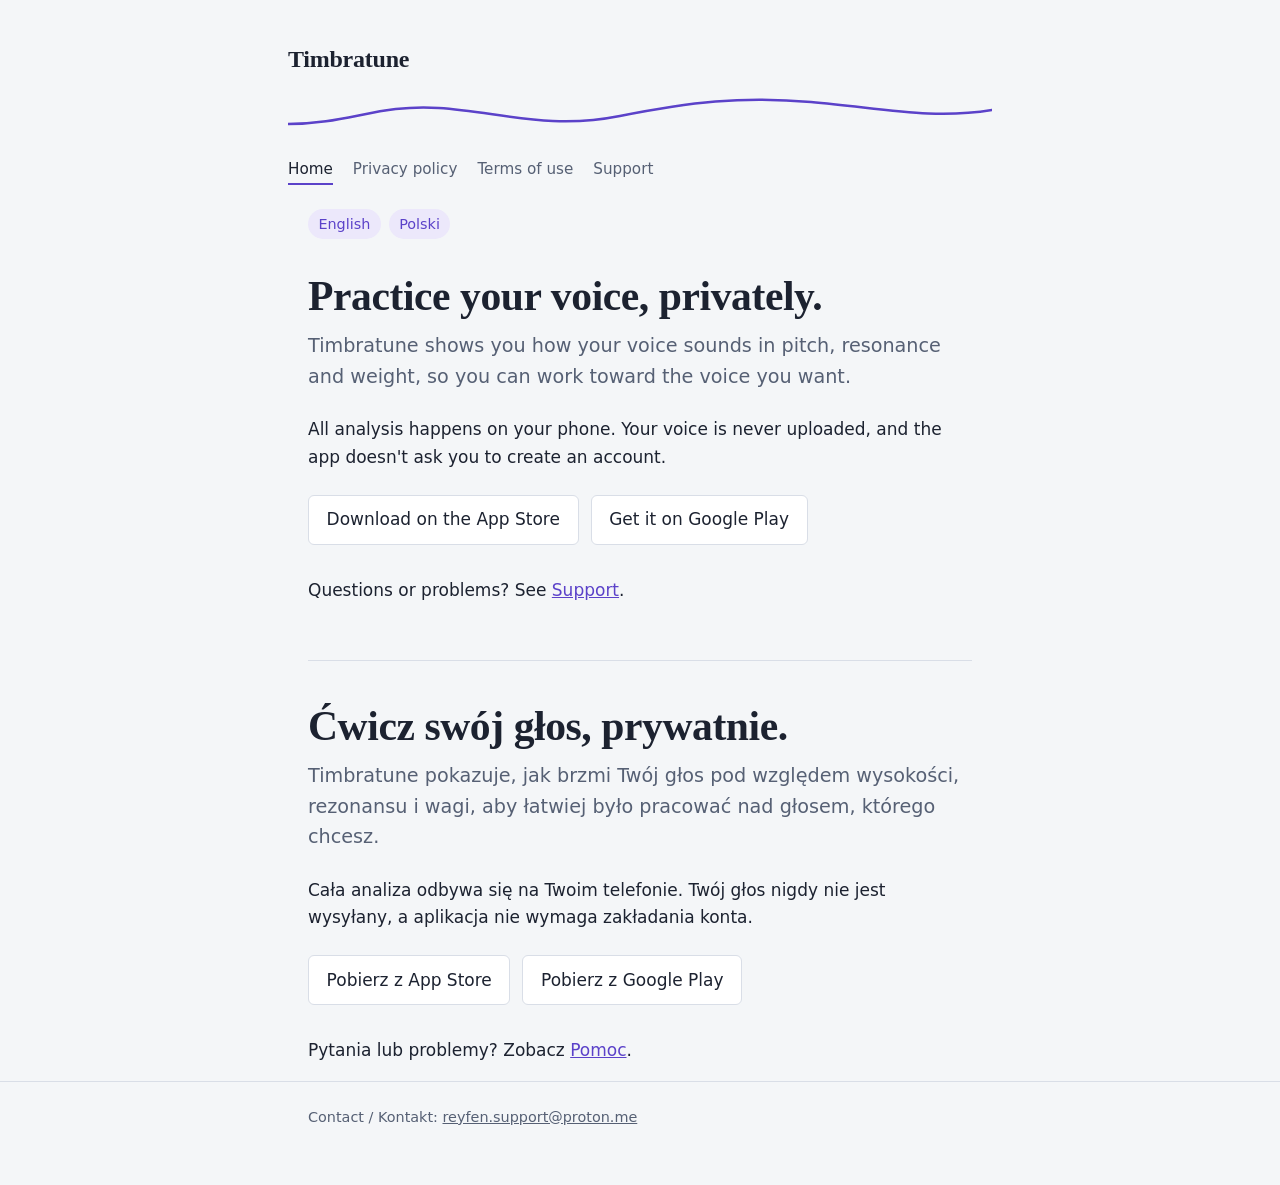
==== index.html @ 865583ea "Add files via upload" ====
<!doctype html>
<html lang="en">
<head>
  <meta charset="utf-8">
  <meta name="viewport" content="width=device-width, initial-scale=1">
  <title>Timbratune: voice training on your phone</title>
  <meta name="description" content="Timbratune helps you practice your voice. Everything runs on your device, and your voice never leaves it.">
  <link rel="stylesheet" href="style.css">
</head>
<body>
  <header class="site-header wrap">
    <a class="brand" href="index.html">Timbratune</a>
    <svg class="contour" viewBox="0 0 700 48" preserveAspectRatio="none" aria-hidden="true" focusable="false">
      <path d="M0 34 C 60 34, 90 14, 150 18 S 260 40, 330 26 S 450 6, 520 12 S 640 30, 700 20" fill="none" stroke="currentColor" stroke-width="2.5" stroke-linecap="round" vector-effect="non-scaling-stroke"/>
    </svg>
    <nav class="site-nav" aria-label="Site">
      <a href="index.html" aria-current="page">Home</a>
      <a href="privacy.html">Privacy policy</a>
      <a href="terms.html">Terms of use</a>
      <a href="support.html">Support</a>
    </nav>
  </header>

  <main class="wrap">
    <nav class="lang" aria-label="Language">
      <a href="#en" hreflang="en">English</a>
      <a href="#pl" hreflang="pl">Polski</a>
    </nav>

    <section id="en" lang="en">
      <h1>Practice your voice, privately.</h1>
      <p class="lede">Timbratune shows you how your voice sounds in pitch, resonance and weight, so you can work toward the voice you want.</p>
      <p>All analysis happens on your phone. Your voice is never uploaded, and the app doesn't ask you to create an account.</p>
      <div class="store-links">
        <a href="[APP STORE LINK]">Download on the App Store</a>
        <a href="[GOOGLE PLAY LINK]">Get it on Google Play</a>
      </div>
      <p>Questions or problems? See <a href="support.html#en">Support</a>.</p>
    </section>

    <section id="pl" lang="pl">
      <h1>Ćwicz swój głos, prywatnie.</h1>
      <p class="lede">Timbratune pokazuje, jak brzmi Twój głos pod względem wysokości, rezonansu i wagi, aby łatwiej było pracować nad głosem, którego chcesz.</p>
      <p>Cała analiza odbywa się na Twoim telefonie. Twój głos nigdy nie jest wysyłany, a aplikacja nie wymaga zakładania konta.</p>
      <div class="store-links">
        <a href="[APP STORE LINK]">Pobierz z App Store</a>
        <a href="[GOOGLE PLAY LINK]">Pobierz z Google Play</a>
      </div>
      <p>Pytania lub problemy? Zobacz <a href="support.html#pl">Pomoc</a>.</p>
    </section>
  </main>

  <footer class="site-footer">
    <div class="wrap">
      <p>Contact / Kontakt: <a href="mailto:reyfen.support@proton.me">reyfen.support@proton.me</a></p>
    </div>
  </footer>
</body>
</html>
---- style.css ----
/* System fonts only: loading web fonts from a third party would send
   visitors' IP addresses elsewhere, which the privacy policy says we don't do. */
:root {
  color-scheme: light;
  --bg: #f4f6f8;
  --surface: #ffffff;
  --ink: #1c2230;
  --muted: #566074;
  --line: #d9dee7;
  --accent: #5b42c9;
  --accent-soft: #ece8fb;
  --serif: Charter, "Bitstream Charter", "Sitka Text", Cambria, Georgia, serif;
  --sans: system-ui, -apple-system, "Segoe UI", Roboto, "Helvetica Neue", Arial, sans-serif;
}

@media (prefers-color-scheme: dark) {
  :root {
    color-scheme: dark;
    --bg: #12151c;
    --surface: #1a1e27;
    --ink: #e6e8ee;
    --muted: #9aa3b5;
    --line: #2b313d;
    --accent: #a898ff;
    --accent-soft: #262140;
  }
}

* { box-sizing: border-box; }

html { -webkit-text-size-adjust: 100%; }

body {
  margin: 0;
  background: var(--bg);
  color: var(--ink);
  font-family: var(--sans);
  font-size: 1.0625rem;
  line-height: 1.6;
}

.wrap {
  max-width: 44rem;
  margin: 0 auto;
  padding: 0 1.25rem;
}

/* Header: app name over a single pitch contour, the one decorative element */
.site-header {
  padding: 2.5rem 0 1.5rem;
}

.brand {
  display: inline-block;
  color: var(--ink);
  text-decoration: none;
  font-family: var(--serif);
  font-size: 1.5rem;
  font-weight: 600;
  letter-spacing: -0.01em;
}

.contour {
  display: block;
  width: 100%;
  height: 48px;
  margin-top: 0.75rem;
  color: var(--accent);
}

.site-nav {
  display: flex;
  flex-wrap: wrap;
  gap: 0.25rem 1.25rem;
  margin-top: 1rem;
  font-size: 0.95rem;
}

.site-nav a {
  color: var(--muted);
  text-decoration: none;
  padding: 0.15rem 0;
  border-bottom: 2px solid transparent;
}

.site-nav a:hover { color: var(--ink); }

.site-nav a[aria-current="page"] {
  color: var(--ink);
  border-bottom-color: var(--accent);
}

.lang {
  display: flex;
  gap: 0.5rem;
  margin: 0 0 2rem;
  font-size: 0.9rem;
}

.lang a {
  color: var(--accent);
  background: var(--accent-soft);
  padding: 0.2rem 0.65rem;
  border-radius: 999px;
  text-decoration: none;
}

main { padding-bottom: 3rem; }

h1, h2, h3 {
  font-family: var(--serif);
  line-height: 1.25;
  letter-spacing: -0.01em;
}

h1 {
  font-size: clamp(1.9rem, 5vw, 2.6rem);
  margin: 0 0 0.5rem;
}

h2 {
  font-size: 1.35rem;
  margin: 2.25rem 0 0.5rem;
}

h3 {
  font-size: 1.1rem;
  margin: 1.5rem 0 0.35rem;
}

p, ul { margin: 0 0 1rem; }

ul { padding-left: 1.25rem; }

li { margin-bottom: 0.35rem; }

a { color: var(--accent); }

a:focus-visible {
  outline: 3px solid var(--accent);
  outline-offset: 2px;
  border-radius: 2px;
}

.lede {
  font-size: 1.2rem;
  color: var(--muted);
  margin-bottom: 1.5rem;
}

.updated {
  color: var(--muted);
  font-size: 0.9rem;
}

/* The short summary at the top of the privacy policy */
.summary {
  background: var(--surface);
  border-left: 4px solid var(--accent);
  border-radius: 0 6px 6px 0;
  padding: 1rem 1.25rem;
  margin: 1.5rem 0;
}

.summary p:last-child { margin-bottom: 0; }

.details {
  background: var(--surface);
  border: 1px solid var(--line);
  border-radius: 6px;
  padding: 1rem 1.25rem;
}

.details p { margin: 0; }

.store-links {
  display: flex;
  flex-wrap: wrap;
  gap: 0.75rem;
  margin: 1.5rem 0 2rem;
}

.store-links a {
  display: inline-block;
  padding: 0.65rem 1.1rem;
  border: 1px solid var(--line);
  border-radius: 6px;
  background: var(--surface);
  color: var(--ink);
  text-decoration: none;
  font-weight: 500;
}

.store-links a:hover { border-color: var(--accent); }

section + section {
  margin-top: 3.5rem;
  padding-top: 2.5rem;
  border-top: 1px solid var(--line);
}

.site-footer {
  border-top: 1px solid var(--line);
  padding: 1.5rem 0 2.5rem;
  color: var(--muted);
  font-size: 0.9rem;
}

.site-footer a { color: var(--muted); }
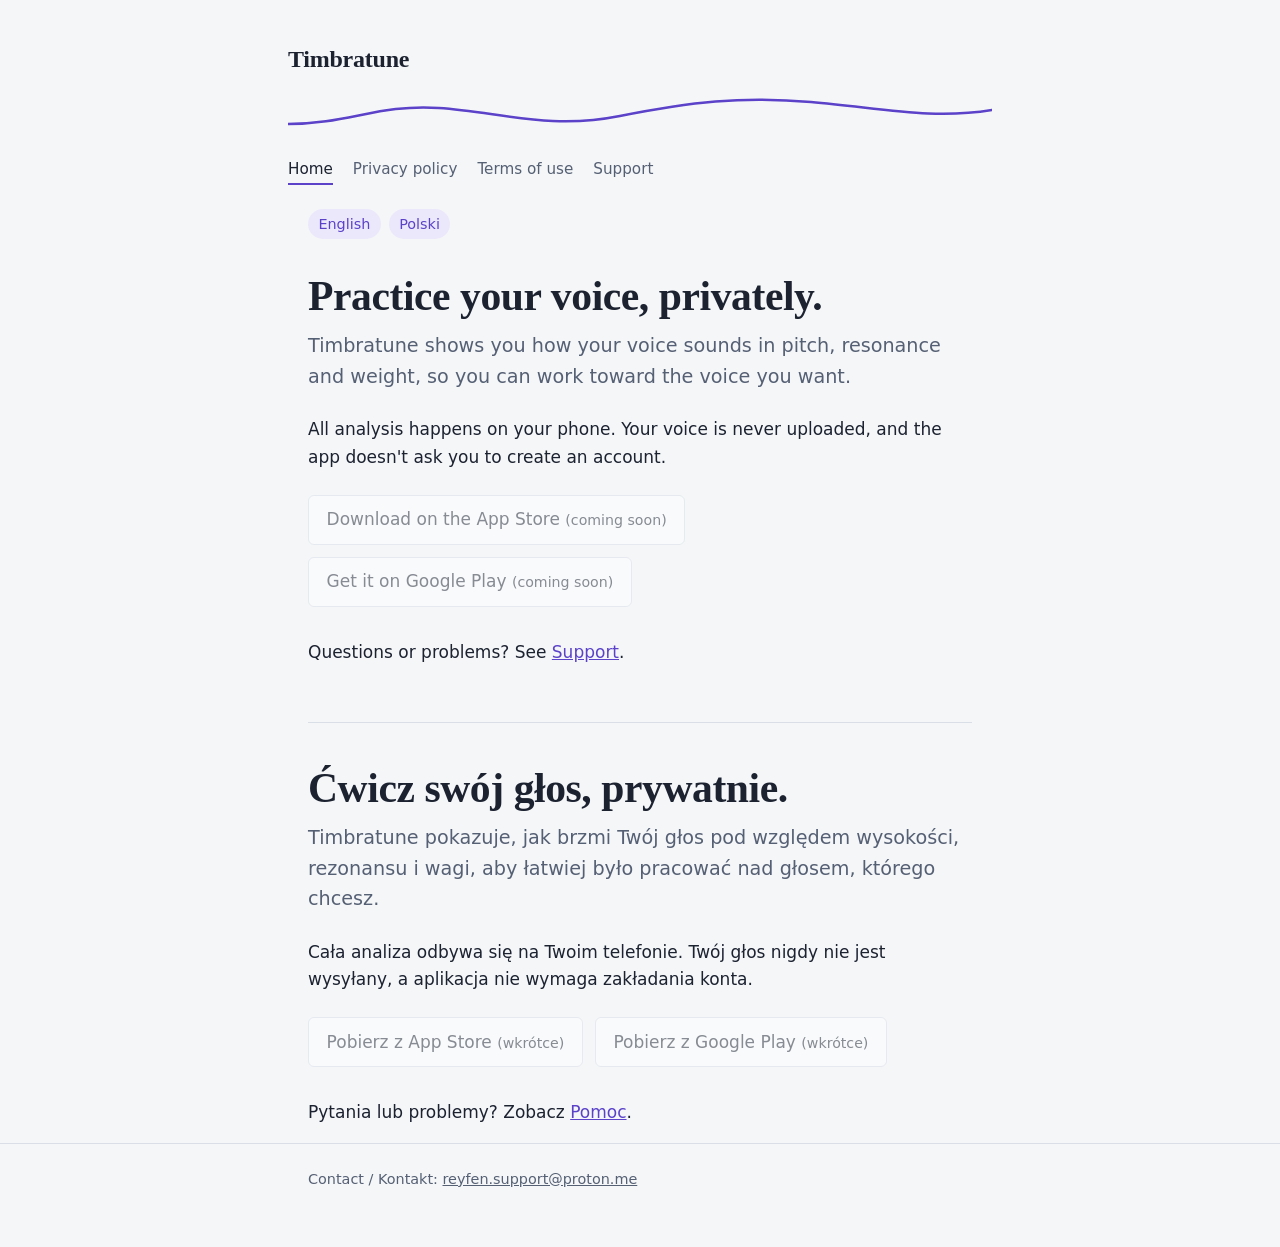
==== commit 6b9b9a3c: "Update links" ====
--- a/index.html
+++ b/index.html
@@ -31,9 +31,13 @@
       <h1>Practice your voice, privately.</h1>
       <p class="lede">Timbratune shows you how your voice sounds in pitch, resonance and weight, so you can work toward the voice you want.</p>
       <p>All analysis happens on your phone. Your voice is never uploaded, and the app doesn't ask you to create an account.</p>
-      <div class="store-links">
+      <!-- div class="store-links">
         <a href="[APP STORE LINK]">Download on the App Store</a>
         <a href="[GOOGLE PLAY LINK]">Get it on Google Play</a>
+      </div -->
+      <div class="store-links">
+        <span class="badge-soon" aria-disabled="true">Download on the App Store <small>(coming soon)</small></span>
+        <span class="badge-soon" aria-disabled="true">Get it on Google Play <small>(coming soon)</small></span>
       </div>
       <p>Questions or problems? See <a href="support.html#en">Support</a>.</p>
     </section>
@@ -42,9 +46,13 @@
       <h1>Ćwicz swój głos, prywatnie.</h1>
       <p class="lede">Timbratune pokazuje, jak brzmi Twój głos pod względem wysokości, rezonansu i wagi, aby łatwiej było pracować nad głosem, którego chcesz.</p>
       <p>Cała analiza odbywa się na Twoim telefonie. Twój głos nigdy nie jest wysyłany, a aplikacja nie wymaga zakładania konta.</p>
-      <div class="store-links">
+      <!-- div class="store-links">
         <a href="[APP STORE LINK]">Pobierz z App Store</a>
         <a href="[GOOGLE PLAY LINK]">Pobierz z Google Play</a>
+      </div -->
+      <div class="store-links">
+        <span class="badge-soon" aria-disabled="true">Pobierz z App Store <small>(wkrótce)</small></span>
+        <span class="badge-soon" aria-disabled="true">Pobierz z Google Play <small>(wkrótce)</small></span>
       </div>
       <p>Pytania lub problemy? Zobacz <a href="support.html#pl">Pomoc</a>.</p>
     </section>
--- a/style.css
+++ b/style.css
@@ -45,6 +45,10 @@
   padding: 0 1.25rem;
 }
 
+.badge-soon {
+ opacity: .5; cursor: default; 
+}
+
 /* Header: app name over a single pitch contour, the one decorative element */
 .site-header {
   padding: 2.5rem 0 1.5rem;
@@ -191,6 +195,17 @@
   font-weight: 500;
 }
 
+.store-links span {
+  display: inline-block;
+  padding: 0.65rem 1.1rem;
+  border: 1px solid var(--line);
+  border-radius: 6px;
+  background: var(--surface);
+  color: var(--ink);
+  text-decoration: none;
+  font-weight: 500;
+}
+
 .store-links a:hover { border-color: var(--accent); }
 
 section + section {
